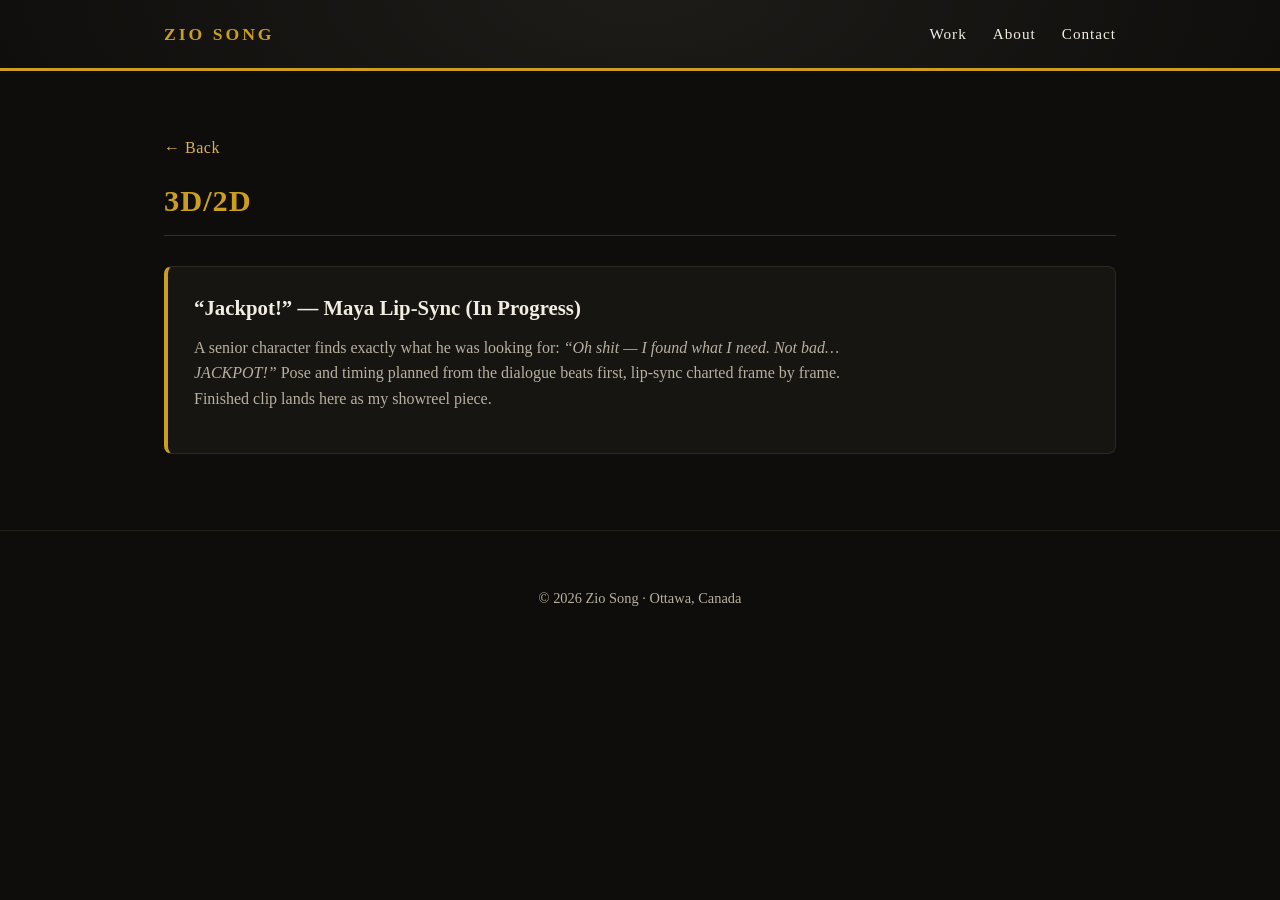
==== animation.html @ 823d0950 "Add files via upload" ====
<!DOCTYPE html>
<html lang="en">
<head>
<meta charset="UTF-8">
<meta name="viewport" content="width=device-width, initial-scale=1.0">
<title>3D/2D — Zio Song</title>
<meta name="description" content="Portfolio of Zio Song, 3D animator and artist based in Ottawa, Canada. Maya animation, life drawing, and oil pastel.">
<link rel="stylesheet" href="style.css">
</head>
<body>

<header>
  <nav>
    <a class="logo" href="index.html" style="text-decoration:none">ZIO&nbsp;SONG</a>
    <div class="links">
      <a href="index.html#work">Work</a>
      <a href="index.html#about">About</a>
      <a href="index.html#contact">Contact</a>
    </div>
  </nav>
</header>

<main>
  <section>
    <a class="back-link" href="index.html#work">&#8592; Back</a>
    <h2>3D/2D</h2>
    <article class="card text-only" id="animation">
<div class="card-text">
        <h3>“Jackpot!” — Maya Lip-Sync (In Progress)</h3>
        <p>A senior character finds exactly what he was looking for: <em>“Oh shit — I found what I need. Not bad… JACKPOT!”</em> Pose and timing planned from the dialogue beats first, lip-sync charted frame by frame. Finished clip lands here as my showreel piece.</p>
      </div>
    </article>
  </section>
</main>

<footer>
  <p>© 2026 Zio Song · Ottawa, Canada</p>
</footer>

<script src="script.js"></script>

</body>
</html>
---- style.css ----
:root{
  --bg:#0e0d0b;
  --panel:#171512;
  --gold:#ca9f21;
  --gold-soft:#d8b34c;
  --text:#f2ede3;
  --muted:#b8b0a0;
}
*{margin:0;padding:0;box-sizing:border-box}
html{scroll-behavior:smooth}
body{background:var(--bg);color:var(--text);font-family:Georgia,'Times New Roman',serif;line-height:1.6}
a{color:var(--gold-soft)}

/* Header / hero */
header{border-bottom:3px solid var(--gold);background:radial-gradient(1200px 500px at 50% -10%,#1d1c19 0%,var(--bg) 60%)}
nav{display:flex;justify-content:space-between;align-items:center;max-width:1000px;margin:0 auto;padding:20px 24px}
.logo{font-weight:bold;letter-spacing:3px;color:var(--gold);font-size:1.1rem}
nav .links a{margin-left:22px;text-decoration:none;color:var(--text);font-size:.95rem;letter-spacing:1px}
nav .links a:hover{color:var(--gold-soft)}
.hero{max-width:1000px;margin:0 auto;padding:72px 24px 26px;text-align:left}
.kicker{color:var(--gold);letter-spacing:2px;text-transform:uppercase;font-size:.8rem;margin-bottom:18px}
.hero h1{font-size:clamp(2.6rem,7vw,4.5rem);line-height:1.05;margin-bottom:20px}
.tagline{color:var(--muted);font-size:1.15rem;max-width:560px;margin-bottom:32px}
.button{display:inline-block;background:var(--gold);color:#141310;text-decoration:none;font-weight:bold;padding:13px 28px;border-radius:4px;letter-spacing:.5px}
.button:hover{background:var(--gold-soft)}

/* Sections */
main{max-width:1000px;margin:0 auto;padding:0 24px}
section{padding:64px 0 8px}
h2{font-size:1.9rem;color:var(--gold);border-bottom:1px solid #33302a;padding-bottom:10px;margin-bottom:30px;letter-spacing:1px}
section p{color:var(--muted);max-width:680px;margin-bottom:14px}

/* Work cards */
.card{background:var(--panel);border:1px solid #2c2921;border-radius:8px;overflow:hidden;margin-bottom:28px}
.card>img,.card-images img{width:100%;display:block}
.card-images.two{display:grid;grid-template-columns:1fr 1fr;gap:2px}
.card-images.two img{height:100%}
.card-text{padding:24px 26px 28px}
.card-text h3{font-size:1.3rem;margin-bottom:10px;color:var(--text)}
.card-text p{color:var(--muted)}
.card.text-only{border-left:4px solid var(--gold)}

/* Skills */
.skills{list-style:none;display:flex;flex-wrap:wrap;gap:10px;margin-top:18px}
.skills li{border:1px solid var(--gold);color:var(--gold-soft);border-radius:999px;padding:6px 16px;font-size:.9rem}

footer{text-align:center;color:var(--muted);font-size:.9rem;padding:56px 24px 40px;margin-top:40px;border-top:1px solid #262319}

/* Explore my art — featured piece + gallery grid */
.button.ghost{background:transparent;color:var(--gold-soft);border:2px solid var(--gold-soft)}
.button.ghost:hover{background:var(--gold);color:#141310;border-color:var(--gold)}
.gallery-grid{display:grid;grid-template-columns:repeat(3,1fr);gap:20px;margin-bottom:28px}
.gallery-grid figure{background:var(--panel);border:1px solid #2c2921;border-radius:8px;overflow:hidden;transition:border-color .35s ease,box-shadow .35s ease,transform .35s ease}
.gallery-grid img{width:100%;height:280px;object-fit:cover;display:block;transition:transform .5s ease,filter .5s ease}

/* Hover effect — image zooms gently inside its frame, frame lifts with a gold edge */
.gallery-grid figure:hover{border-color:var(--gold);box-shadow:0 12px 28px rgba(0,0,0,.5);transform:translateY(-4px)}
.gallery-grid figure:hover img{transform:scale(1.08);filter:brightness(1.06)}
.gallery-grid figure:hover figcaption{color:var(--gold-soft)}
@media (prefers-reduced-motion:reduce){
  .gallery-grid img,.gallery-grid figure{transition:none}
  .gallery-grid figure:hover img{transform:none}
  .gallery-grid figure:hover{transform:none}
}
.gallery-grid figcaption{padding:12px 14px 14px;color:var(--text);font-size:1rem;transition:color .35s ease}
.gallery-grid figcaption span{display:block;color:var(--muted);font-size:.85rem;margin-top:2px}

/* Logo strip — dark #1c1c1c squares, white logos, one scrolling row */
.logostrip{overflow:hidden;padding:2px 0}
.logo-track{display:flex;width:max-content;animation:tools-scroll 36s linear infinite;padding:4px 0}
@keyframes tools-scroll{to{transform:translateX(-50%)}}
.tile{width:136px;height:86px;background:#1c1c1c;border-radius:10px;display:flex;align-items:center;justify-content:center;margin-right:14px;flex:none}
.tile img{height:42px;width:auto;max-width:88px;object-fit:contain;filter:invert(1);display:block}
.hero-cta{max-width:1000px;margin:0 auto;padding:26px 24px 84px}
@media (prefers-reduced-motion:reduce){
  .logo-track{animation:none}
}

/* Full-screen artwork viewer (click any drawing) */

.lightbox{position:fixed;inset:0;background:rgba(5,5,4,.95);display:none;align-items:center;justify-content:center;flex-direction:column;z-index:60;padding:24px}
.lightbox.open{display:flex}
.lightbox img{max-width:96vw;max-height:86vh;object-fit:contain;display:block;box-shadow:0 18px 60px rgba(0,0,0,.6)}
.lightbox p{color:var(--gold-soft);margin-top:16px;font-size:1.05rem;letter-spacing:.5px;text-align:center}
.lightbox-close{position:absolute;top:14px;right:22px;background:none;border:none;color:var(--gold-soft);font-size:2.6rem;line-height:1;cursor:pointer;padding:6px 10px}
.lightbox-close:hover{color:var(--gold)}
.lightbox-nav{position:absolute;top:50%;transform:translateY(-50%);background:rgba(20,19,16,.55);border:1px solid #3a362c;color:var(--gold-soft);font-size:2.1rem;line-height:1;width:50px;height:66px;cursor:pointer;border-radius:6px;z-index:2}
.lightbox-nav:hover{color:#141310;background:var(--gold)}
.lightbox-nav.prev{left:16px}
.lightbox-nav.next{right:16px}
@media (max-width:640px){
  .lightbox-nav{width:42px;height:56px;font-size:1.7rem}
  .lightbox-nav.prev{left:8px}
  .lightbox-nav.next{right:8px}
}

@media (max-width:900px){
  .gallery-grid{grid-template-columns:repeat(2,1fr)}
}

@media (max-width:640px){
  .card-images.two{grid-template-columns:1fr}
  .gallery-grid{grid-template-columns:1fr}
    nav .links a{margin-left:14px}
  .hero{padding:48px 24px 60px}
}

/* ===== Artwork carousel (hero slider in Explore my work) ===== */
.carousel{position:relative;border:1px solid #2c2921;border-radius:10px;overflow:hidden;background:#0a0908;margin-bottom:28px}
.carousel-track{display:flex;transition:transform .65s cubic-bezier(.22,.8,.3,1)}
.carousel-slide{min-width:100%;display:flex;align-items:center;justify-content:center;background:#0a0908}
.carousel-slide img{width:100%;height:min(76vh,700px);object-fit:contain;display:block}
.carousel-zone{position:absolute;top:0;bottom:62px;width:50%;background:none;border:none;padding:0;z-index:3;cursor:pointer}
.carousel-zone.prev{left:0;cursor:w-resize}
.carousel-zone.next{right:0;cursor:e-resize}
.carousel-controls{position:relative;z-index:4;display:flex;align-items:center;justify-content:space-between;padding:10px 14px;background:#12100d;border-top:1px solid #26231c}
.carousel-arrow{background:transparent;border:1px solid #3a362c;color:var(--gold-soft);width:42px;height:42px;border-radius:50%;font-size:1.5rem;line-height:1;cursor:pointer}
.carousel-arrow:hover{background:var(--gold);color:#141310;border-color:var(--gold)}
.carousel-dots{display:flex;gap:8px;align-items:center}
.carousel-dots button{width:9px;height:9px;border-radius:999px;border:none;background:#4a4436;cursor:pointer;padding:0;transition:all .3s ease}
.carousel-dots button.active{width:26px;background:var(--gold)}

/* "See more" — the rest of the collection expands smoothly under the featured piece */

@media (prefers-reduced-motion:reduce){
  .carousel-track{transition:none}
  }
@media (max-width:640px){
  .carousel-slide img{height:60vh}
}

/* ===== Explore my work — category cards ===== */
.explore-cards{display:grid;grid-template-columns:repeat(3,1fr);gap:20px;margin-bottom:8px}
.xcard{position:relative;border:1px solid #2c2921;border-radius:10px;overflow:hidden;aspect-ratio:1/1;background:var(--panel)}
.xcard img{width:100%;height:100%;object-fit:cover;display:block;transition:transform .6s ease,filter .6s ease}
.xcard:hover img{transform:scale(1.05);filter:brightness(1.05)}
.xcard-label{position:absolute;left:0;right:0;bottom:0;text-align:center;padding:54px 12px 20px;background:linear-gradient(transparent,rgba(10,9,7,.92))}
.xcard-label h3{color:var(--text);font-size:1.35rem;letter-spacing:1px;margin-bottom:12px}
.anchor-block{scroll-margin-top:24px;padding-top:26px}
.subhead{font-size:1.4rem;color:var(--text);letter-spacing:.5px;border-left:4px solid var(--gold);padding-left:12px;margin-bottom:20px}
@media (prefers-reduced-motion:reduce){
  .xcard img{transition:none}
  .xcard:hover img{transform:none}
}
@media (max-width:900px){
  .explore-cards{grid-template-columns:1fr}
}

/* Third card — text-only square (3D/2D) */
.xcard.text-card{display:flex;align-items:center;justify-content:center;background:linear-gradient(160deg,#1b1916,#12100d)}
.xcard-center{text-align:center;padding:20px}
.xcard-center h3{font-size:1.7rem;letter-spacing:2px;color:var(--text);margin-bottom:16px}
#animation{scroll-margin-top:24px}

/* Sub-pages (multi-page layout) */
.back-link{display:inline-block;color:var(--gold-soft);text-decoration:none;letter-spacing:.5px;margin-bottom:16px}
.back-link:hover{color:var(--gold)}
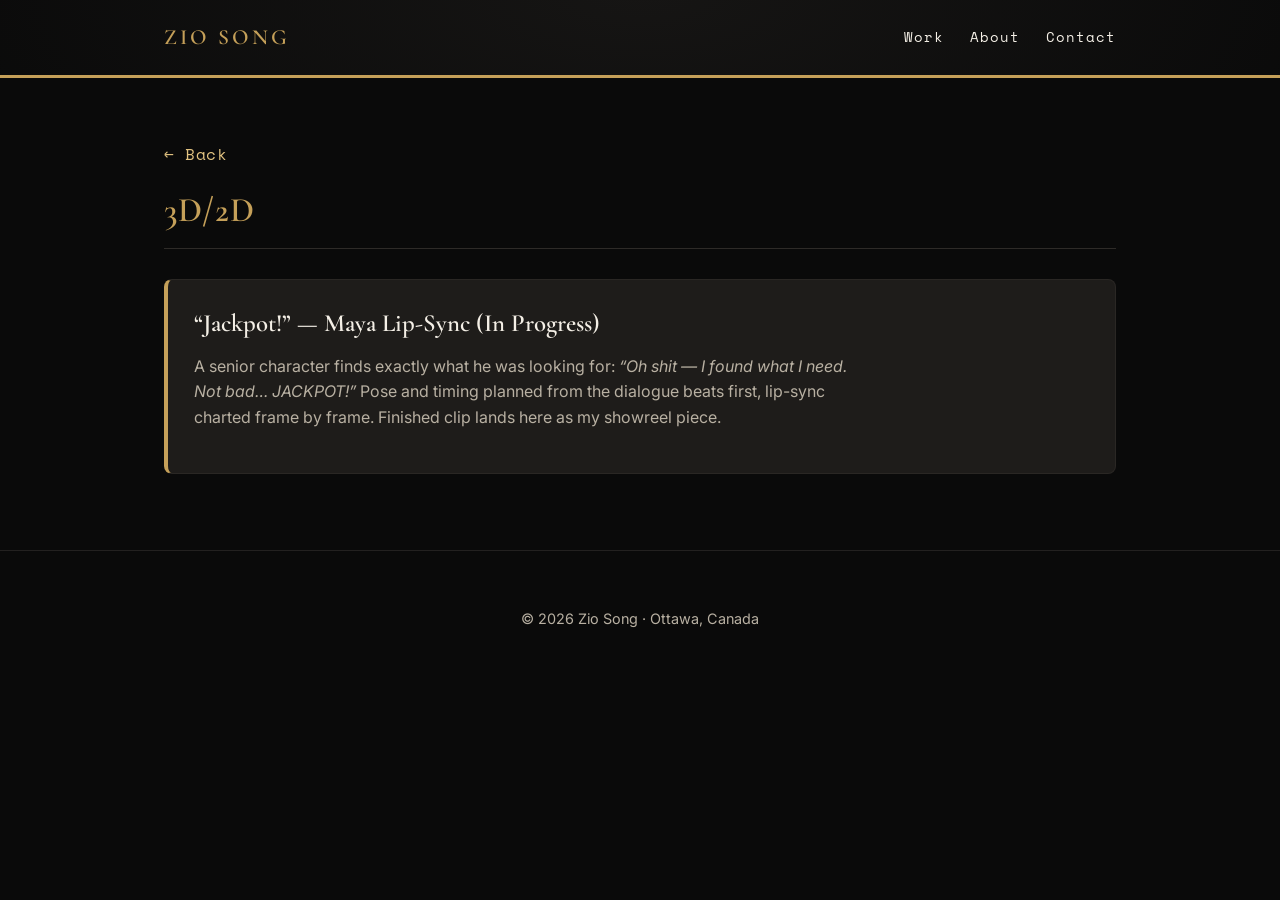
==== commit 2231098d: "Add files via upload" ====
--- a/animation.html
+++ b/animation.html
@@ -6,6 +6,9 @@
 <title>3D/2D — Zio Song</title>
 <meta name="description" content="Portfolio of Zio Song, 3D animator and artist based in Ottawa, Canada. Maya animation, life drawing, and oil pastel.">
 <link rel="stylesheet" href="style.css">
+<link rel="preconnect" href="https://fonts.googleapis.com">
+<link rel="preconnect" href="https://fonts.gstatic.com" crossorigin>
+<link href="https://fonts.googleapis.com/css2?family=Cormorant+Garamond:ital,wght@0,400;0,500;0,600;1,400&family=Inter:wght@400;500;600&family=Space+Mono:wght@400;700&display=swap" rel="stylesheet">
 </head>
 <body>
 
--- a/style.css
+++ b/style.css
@@ -1,10 +1,10 @@
 :root{
-  --bg:#0e0d0b;
-  --panel:#171512;
-  --gold:#ca9f21;
-  --gold-soft:#d8b34c;
-  --text:#f2ede3;
-  --muted:#b8b0a0;
+  --bg:#0a0a0a;
+  --panel:#1e1c1a;
+  --gold:#c5a059;
+  --gold-soft:#e2c381;
+  --text:#f4efe6;
+  --muted:#b8b0a2;
 }
 *{margin:0;padding:0;box-sizing:border-box}
 html{scroll-behavior:smooth}
@@ -12,7 +12,7 @@
 a{color:var(--gold-soft)}
 
 /* Header / hero */
-header{border-bottom:3px solid var(--gold);background:radial-gradient(1200px 500px at 50% -10%,#1d1c19 0%,var(--bg) 60%)}
+header{border-bottom:3px solid var(--gold);background:radial-gradient(1200px 500px at 50% -10%,#161514 0%,var(--bg) 60%)}
 nav{display:flex;justify-content:space-between;align-items:center;max-width:1000px;margin:0 auto;padding:20px 24px}
 .logo{font-weight:bold;letter-spacing:3px;color:var(--gold);font-size:1.1rem}
 nav .links a{margin-left:22px;text-decoration:none;color:var(--text);font-size:.95rem;letter-spacing:1px}
@@ -27,11 +27,11 @@
 /* Sections */
 main{max-width:1000px;margin:0 auto;padding:0 24px}
 section{padding:64px 0 8px}
-h2{font-size:1.9rem;color:var(--gold);border-bottom:1px solid #33302a;padding-bottom:10px;margin-bottom:30px;letter-spacing:1px}
+h2{font-size:1.9rem;color:var(--gold);border-bottom:1px solid #2e2b28;padding-bottom:10px;margin-bottom:30px;letter-spacing:1px}
 section p{color:var(--muted);max-width:680px;margin-bottom:14px}
 
 /* Work cards */
-.card{background:var(--panel);border:1px solid #2c2921;border-radius:8px;overflow:hidden;margin-bottom:28px}
+.card{background:var(--panel);border:1px solid #2a2724;border-radius:8px;overflow:hidden;margin-bottom:28px}
 .card>img,.card-images img{width:100%;display:block}
 .card-images.two{display:grid;grid-template-columns:1fr 1fr;gap:2px}
 .card-images.two img{height:100%}
@@ -44,13 +44,13 @@
 .skills{list-style:none;display:flex;flex-wrap:wrap;gap:10px;margin-top:18px}
 .skills li{border:1px solid var(--gold);color:var(--gold-soft);border-radius:999px;padding:6px 16px;font-size:.9rem}
 
-footer{text-align:center;color:var(--muted);font-size:.9rem;padding:56px 24px 40px;margin-top:40px;border-top:1px solid #262319}
+footer{text-align:center;color:var(--muted);font-size:.9rem;padding:56px 24px 40px;margin-top:40px;border-top:1px solid #232120}
 
 /* Explore my art — featured piece + gallery grid */
 .button.ghost{background:transparent;color:var(--gold-soft);border:2px solid var(--gold-soft)}
 .button.ghost:hover{background:var(--gold);color:#141310;border-color:var(--gold)}
 .gallery-grid{display:grid;grid-template-columns:repeat(3,1fr);gap:20px;margin-bottom:28px}
-.gallery-grid figure{background:var(--panel);border:1px solid #2c2921;border-radius:8px;overflow:hidden;transition:border-color .35s ease,box-shadow .35s ease,transform .35s ease}
+.gallery-grid figure{background:var(--panel);border:1px solid #2a2724;border-radius:8px;overflow:hidden;transition:border-color .35s ease,box-shadow .35s ease,transform .35s ease}
 .gallery-grid img{width:100%;height:280px;object-fit:cover;display:block;transition:transform .5s ease,filter .5s ease}
 
 /* Hover effect — image zooms gently inside its frame, frame lifts with a gold edge */
@@ -65,11 +65,11 @@
 .gallery-grid figcaption{padding:12px 14px 14px;color:var(--text);font-size:1rem;transition:color .35s ease}
 .gallery-grid figcaption span{display:block;color:var(--muted);font-size:.85rem;margin-top:2px}
 
-/* Logo strip — dark #1c1c1c squares, white logos, one scrolling row */
+/* Logo strip — dark #1e1c1a squares, white logos, one scrolling row */
 .logostrip{overflow:hidden;padding:2px 0}
 .logo-track{display:flex;width:max-content;animation:tools-scroll 36s linear infinite;padding:4px 0}
 @keyframes tools-scroll{to{transform:translateX(-50%)}}
-.tile{width:136px;height:86px;background:#1c1c1c;border-radius:10px;display:flex;align-items:center;justify-content:center;margin-right:14px;flex:none}
+.tile{width:136px;height:86px;background:#1e1c1a;border-radius:10px;display:flex;align-items:center;justify-content:center;margin-right:14px;flex:none}
 .tile img{height:42px;width:auto;max-width:88px;object-fit:contain;filter:invert(1);display:block}
 .hero-cta{max-width:1000px;margin:0 auto;padding:26px 24px 84px}
 @media (prefers-reduced-motion:reduce){
@@ -84,7 +84,7 @@
 .lightbox p{color:var(--gold-soft);margin-top:16px;font-size:1.05rem;letter-spacing:.5px;text-align:center}
 .lightbox-close{position:absolute;top:14px;right:22px;background:none;border:none;color:var(--gold-soft);font-size:2.6rem;line-height:1;cursor:pointer;padding:6px 10px}
 .lightbox-close:hover{color:var(--gold)}
-.lightbox-nav{position:absolute;top:50%;transform:translateY(-50%);background:rgba(20,19,16,.55);border:1px solid #3a362c;color:var(--gold-soft);font-size:2.1rem;line-height:1;width:50px;height:66px;cursor:pointer;border-radius:6px;z-index:2}
+.lightbox-nav{position:absolute;top:50%;transform:translateY(-50%);background:rgba(22,21,20,.55);border:1px solid #3b3733;color:var(--gold-soft);font-size:2.1rem;line-height:1;width:50px;height:66px;cursor:pointer;border-radius:6px;z-index:2}
 .lightbox-nav:hover{color:#141310;background:var(--gold)}
 .lightbox-nav.prev{left:16px}
 .lightbox-nav.next{right:16px}
@@ -106,18 +106,18 @@
 }
 
 /* ===== Artwork carousel (hero slider in Explore my work) ===== */
-.carousel{position:relative;border:1px solid #2c2921;border-radius:10px;overflow:hidden;background:#0a0908;margin-bottom:28px}
+.carousel{position:relative;border:1px solid #2a2724;border-radius:10px;overflow:hidden;background:#0a0a0a;margin-bottom:28px}
 .carousel-track{display:flex;transition:transform .65s cubic-bezier(.22,.8,.3,1)}
-.carousel-slide{min-width:100%;display:flex;align-items:center;justify-content:center;background:#0a0908}
+.carousel-slide{min-width:100%;display:flex;align-items:center;justify-content:center;background:#0a0a0a}
 .carousel-slide img{width:100%;height:min(76vh,700px);object-fit:contain;display:block}
 .carousel-zone{position:absolute;top:0;bottom:62px;width:50%;background:none;border:none;padding:0;z-index:3;cursor:pointer}
 .carousel-zone.prev{left:0;cursor:w-resize}
 .carousel-zone.next{right:0;cursor:e-resize}
-.carousel-controls{position:relative;z-index:4;display:flex;align-items:center;justify-content:space-between;padding:10px 14px;background:#12100d;border-top:1px solid #26231c}
-.carousel-arrow{background:transparent;border:1px solid #3a362c;color:var(--gold-soft);width:42px;height:42px;border-radius:50%;font-size:1.5rem;line-height:1;cursor:pointer}
+.carousel-controls{position:relative;z-index:4;display:flex;align-items:center;justify-content:space-between;padding:10px 14px;background:#161514;border-top:1px solid #2a2724}
+.carousel-arrow{background:transparent;border:1px solid #3b3733;color:var(--gold-soft);width:42px;height:42px;border-radius:50%;font-size:1.5rem;line-height:1;cursor:pointer}
 .carousel-arrow:hover{background:var(--gold);color:#141310;border-color:var(--gold)}
 .carousel-dots{display:flex;gap:8px;align-items:center}
-.carousel-dots button{width:9px;height:9px;border-radius:999px;border:none;background:#4a4436;cursor:pointer;padding:0;transition:all .3s ease}
+.carousel-dots button{width:9px;height:9px;border-radius:999px;border:none;background:#4e463c;cursor:pointer;padding:0;transition:all .3s ease}
 .carousel-dots button.active{width:26px;background:var(--gold)}
 
 /* "See more" — the rest of the collection expands smoothly under the featured piece */
@@ -131,10 +131,10 @@
 
 /* ===== Explore my work — category cards ===== */
 .explore-cards{display:grid;grid-template-columns:repeat(3,1fr);gap:20px;margin-bottom:8px}
-.xcard{position:relative;border:1px solid #2c2921;border-radius:10px;overflow:hidden;aspect-ratio:1/1;background:var(--panel)}
+.xcard{position:relative;border:1px solid #2a2724;border-radius:10px;overflow:hidden;aspect-ratio:1/1;background:var(--panel)}
 .xcard img{width:100%;height:100%;object-fit:cover;display:block;transition:transform .6s ease,filter .6s ease}
 .xcard:hover img{transform:scale(1.05);filter:brightness(1.05)}
-.xcard-label{position:absolute;left:0;right:0;bottom:0;text-align:center;padding:54px 12px 20px;background:linear-gradient(transparent,rgba(10,9,7,.92))}
+.xcard-label{position:absolute;left:0;right:0;bottom:0;text-align:center;padding:54px 12px 20px;background:linear-gradient(transparent,rgba(10,10,10,.92))}
 .xcard-label h3{color:var(--text);font-size:1.35rem;letter-spacing:1px;margin-bottom:12px}
 .anchor-block{scroll-margin-top:24px;padding-top:26px}
 .subhead{font-size:1.4rem;color:var(--text);letter-spacing:.5px;border-left:4px solid var(--gold);padding-left:12px;margin-bottom:20px}
@@ -147,7 +147,7 @@
 }
 
 /* Third card — text-only square (3D/2D) */
-.xcard.text-card{display:flex;align-items:center;justify-content:center;background:linear-gradient(160deg,#1b1916,#12100d)}
+.xcard.text-card{display:flex;align-items:center;justify-content:center;background:linear-gradient(160deg,#1b1916,#161514)}
 .xcard-center{text-align:center;padding:20px}
 .xcard-center h3{font-size:1.7rem;letter-spacing:2px;color:var(--text);margin-bottom:16px}
 #animation{scroll-margin-top:24px}
@@ -155,3 +155,35 @@
 /* Sub-pages (multi-page layout) */
 .back-link{display:inline-block;color:var(--gold-soft);text-decoration:none;letter-spacing:.5px;margin-bottom:16px}
 .back-link:hover{color:var(--gold)}
+
+/* ===== About Me — bounded photo frame (his drag-box ratio), fades kept ===== */
+.about-hero{position:relative;width:100%;max-width:1000px;margin:6px auto 0;aspect-ratio:4/3;overflow:hidden;background:var(--bg);border-radius:4px}
+.about-hero>img{position:absolute;inset:0;width:100%;height:100%;object-fit:cover;object-position:center 42%;display:block}
+.about-hero::before{content:"";position:absolute;top:0;left:0;right:0;height:150px;background:linear-gradient(var(--bg) 6%,transparent);z-index:1}
+.about-hero-text{position:absolute;left:0;right:0;bottom:0;z-index:2;display:grid;grid-template-columns:1fr 1fr;gap:18px 44px;padding:190px 38px 36px;background:linear-gradient(transparent,rgba(10,10,10,.78) 45%,rgba(10,10,10,.96) 85%)}
+.about-name{color:var(--gold-soft);font-size:1.08rem;letter-spacing:.4px;margin-bottom:14px}
+.about-hero-text p{color:var(--text);max-width:none;text-shadow:0 1px 10px rgba(0,0,0,.4)}
+.about-col{align-self:end}
+@media (max-width:860px){
+  .about-hero{aspect-ratio:auto;width:100%}
+  .about-hero>img{position:static;height:auto;aspect-ratio:4/3}
+  .about-hero::before{height:90px}
+  .about-hero-text{position:static;grid-template-columns:1fr;background:var(--bg);padding:24px 6px 4px}
+  .about-hero-text p{text-shadow:none}
+}
+
+/* ===== Typography — Cormorant Garamond (display) / Inter (body) / Space Mono (menu & tags) ===== */
+body{font-family:'Inter','Helvetica Neue',Helvetica,Arial,sans-serif}
+h1,h2,h3,.logo,.subhead,.xcard-center h3,.lightbox p{font-family:'Cormorant Garamond',Georgia,'Times New Roman',serif}
+.hero h1{font-weight:500;letter-spacing:.5px}
+h2{font-size:2.15rem;font-weight:600}
+.card-text h3{font-size:1.55rem;font-weight:600}
+.logo{font-weight:600;font-size:1.35rem}
+.gallery-grid figcaption{font-family:'Cormorant Garamond',Georgia,serif;font-size:1.22rem;font-weight:600}
+.gallery-grid figcaption span{font-family:'Inter',sans-serif;font-weight:400}
+nav .links a,.kicker,.button,.skills li,.back-link,.about-name{font-family:'Space Mono','Courier New',monospace}
+nav .links a{font-size:.88rem}
+.kicker{font-size:.78rem}
+.button{font-size:.92rem}
+.skills li{font-size:.85rem}
+.about-name{font-size:1rem}
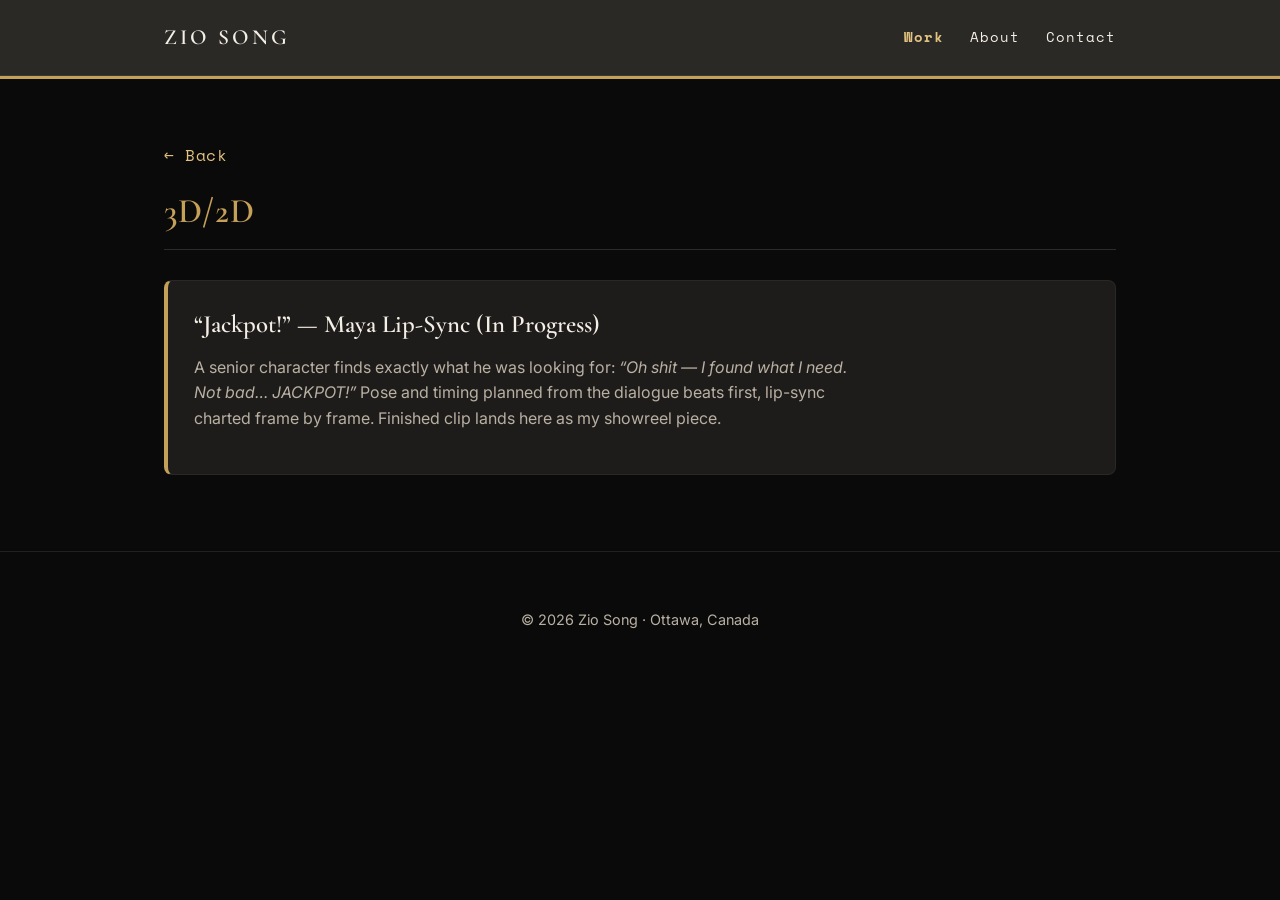
==== commit a657b1f1: "Add files via upload" ====
--- a/animation.html
+++ b/animation.html
@@ -13,14 +13,14 @@
 <body>
 
 <header>
-  <nav>
+  <div class="topbar"><nav>
     <a class="logo" href="index.html" style="text-decoration:none">ZIO&nbsp;SONG</a>
     <div class="links">
       <a href="index.html#work">Work</a>
       <a href="index.html#about">About</a>
       <a href="index.html#contact">Contact</a>
     </div>
-  </nav>
+  </nav></div>
 </header>
 
 <main>
--- a/style.css
+++ b/style.css
@@ -187,3 +187,8 @@
 .button{font-size:.92rem}
 .skills li{font-size:.85rem}
 .about-name{font-size:1rem}
+
+/* ===== Top bar — gray band (Trinity-style separation), white logo, gold Work ===== */
+.topbar{background:#2b2926;border-bottom:1px solid #3b3733}
+.logo{color:var(--text)}
+nav .links a:first-child{color:var(--gold-soft);font-weight:700}
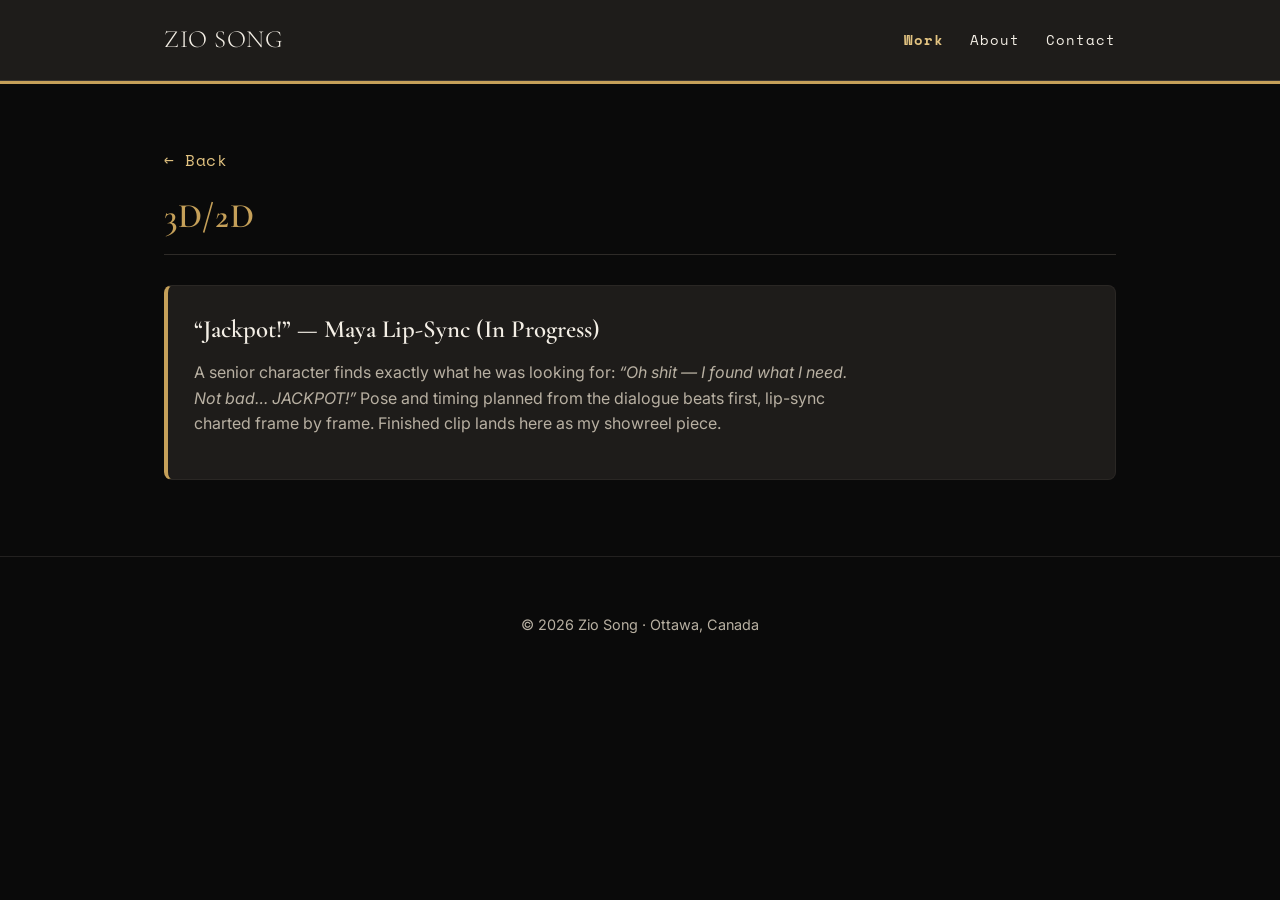
==== commit 9eecd2bb: "Add files via upload" ====
--- a/animation.html
+++ b/animation.html
@@ -8,7 +8,7 @@
 <link rel="stylesheet" href="style.css">
 <link rel="preconnect" href="https://fonts.googleapis.com">
 <link rel="preconnect" href="https://fonts.gstatic.com" crossorigin>
-<link href="https://fonts.googleapis.com/css2?family=Cormorant+Garamond:ital,wght@0,400;0,500;0,600;1,400&family=Inter:wght@400;500;600&family=Space+Mono:wght@400;700&display=swap" rel="stylesheet">
+<link href="https://fonts.googleapis.com/css2?family=Cormorant+Garamond:ital,wght@0,300;0,400;0,500;0,600;1,400&family=Inter:wght@400;500;600&family=Space+Mono:wght@400;700&display=swap" rel="stylesheet">
 </head>
 <body>
 
--- a/style.css
+++ b/style.css
@@ -189,6 +189,9 @@
 .about-name{font-size:1rem}
 
 /* ===== Top bar — gray band (Trinity-style separation), white logo, gold Work ===== */
-.topbar{background:#2b2926;border-bottom:1px solid #3b3733}
+.topbar{background:#1e1c1a;border-bottom:1px solid #3b3733}
 .logo{color:var(--text)}
 nav .links a:first-child{color:var(--gold-soft);font-weight:700}
+
+/* Logo — delicate light serif like his reference; topbar matched to the logo-tile gray */
+.logo{font-weight:300;font-size:1.55rem;letter-spacing:.5px}
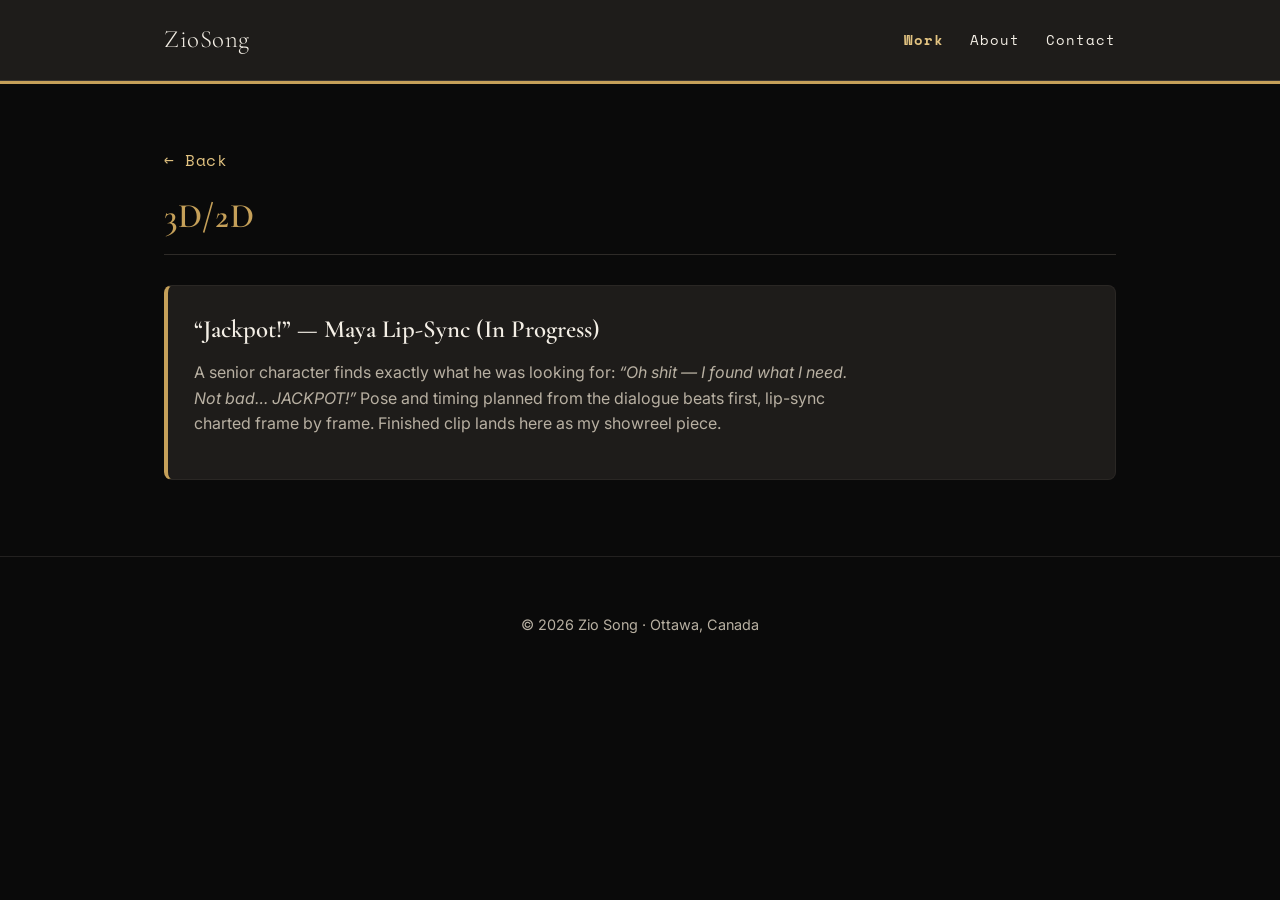
==== commit d4ecaa6d: "Add files via upload" ====
--- a/animation.html
+++ b/animation.html
@@ -14,7 +14,7 @@
 
 <header>
   <div class="topbar"><nav>
-    <a class="logo" href="index.html" style="text-decoration:none">ZIO&nbsp;SONG</a>
+    <a class="logo" href="index.html" style="text-decoration:none">ZioSong</a>
     <div class="links">
       <a href="index.html#work">Work</a>
       <a href="index.html#about">About</a>
